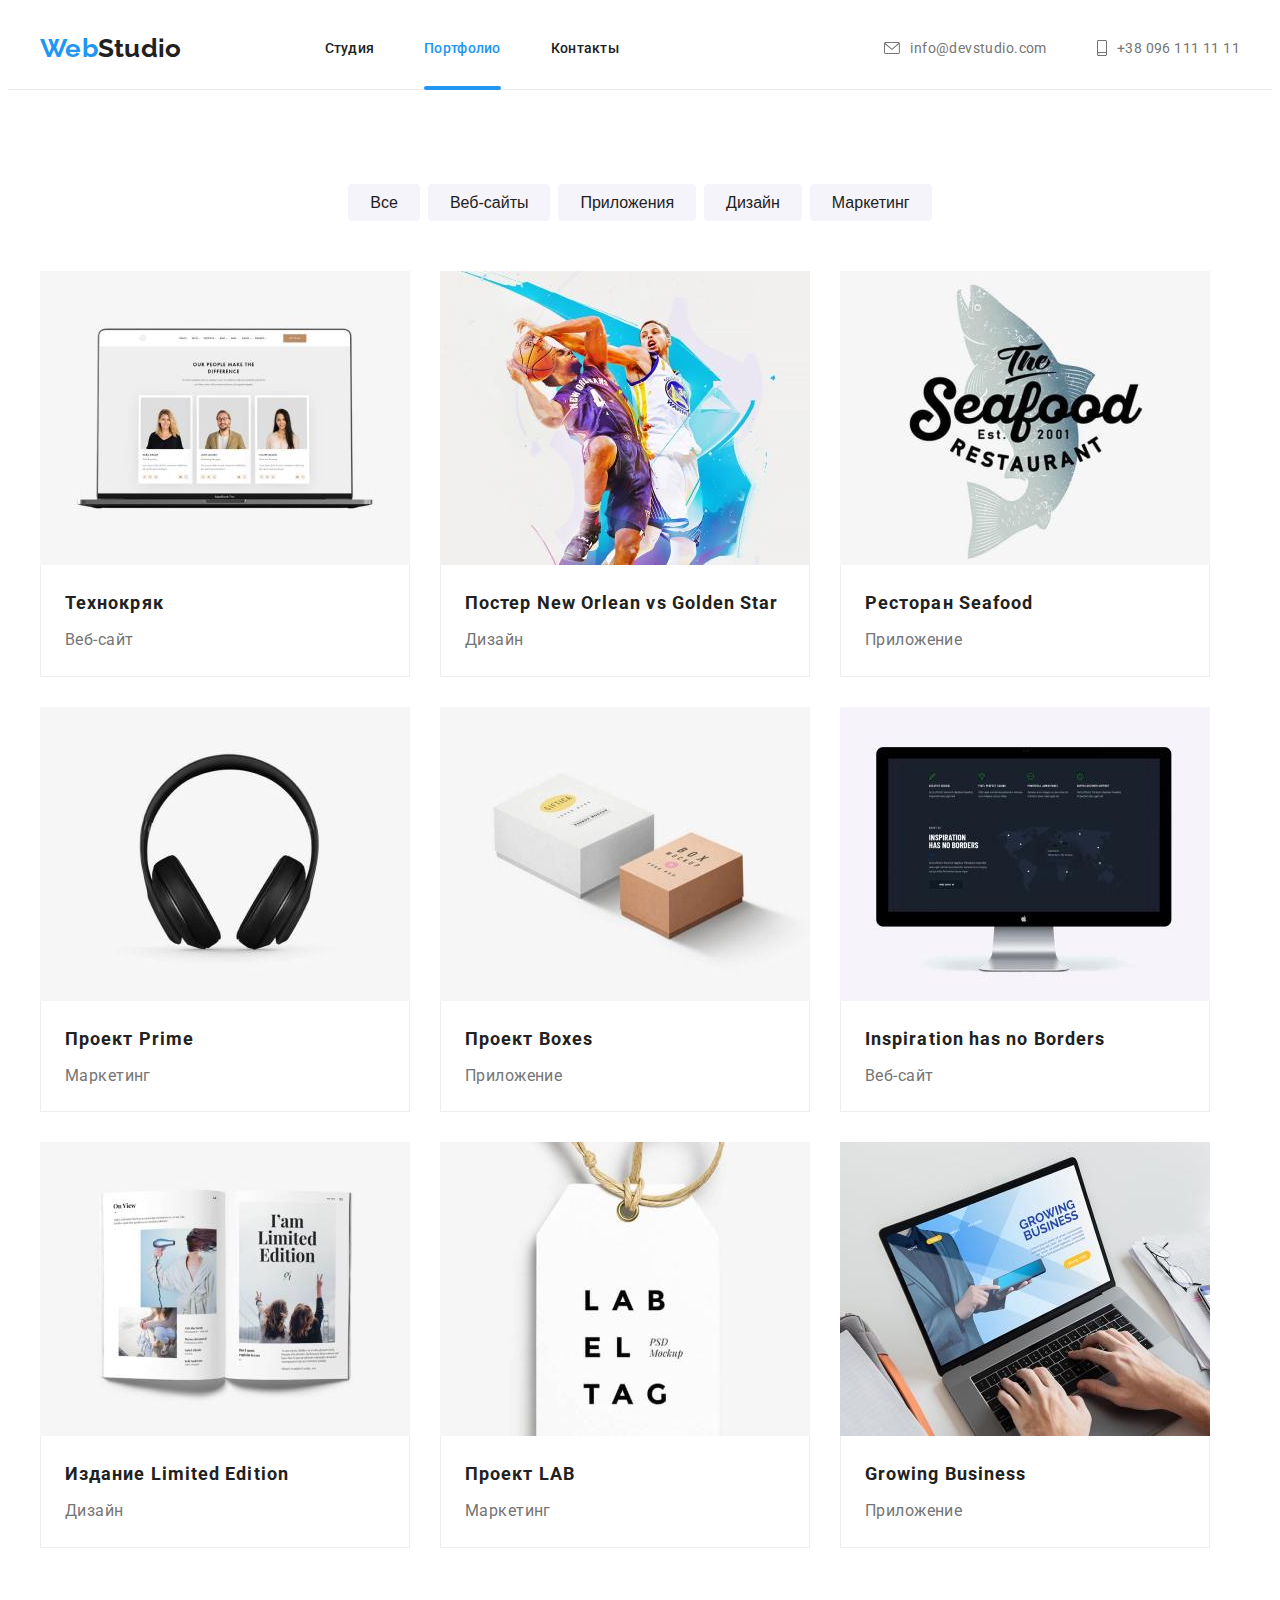
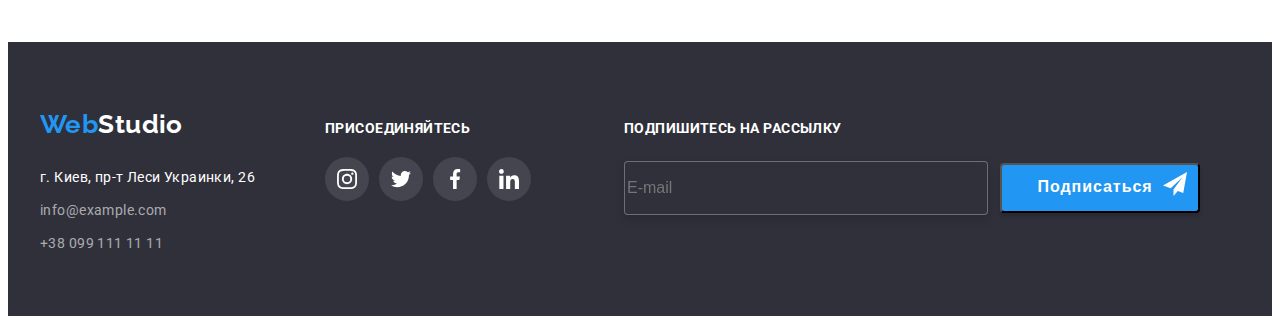
==== portfolio.html @ afe1e87f "primary elements markup" ====
<!DOCTYPE html>
<html lang="ru">
<head>
    <meta charset="UTF-8">
    <meta http-equiv="X-UA-Compatible" content="IE=edge">
    <meta name="viewport" content="width=device-width, initial-scale=1.0">
    <title>Портфолио</title>
    <link href="https://fonts.googleapis.com/css2?family=Raleway:wght@700&family=Roboto:wght@400;500;700;900&display=swap" rel="stylesheet">
    <link rel="stylesheet" href="https://cdnjs.cloudflare.com/ajax/libs/modern-normalize/1.1.0/modern-normalize.min.css" integrity="sha512-wpPYUAdjBVSE4KJnH1VR1HeZfpl1ub8YT/NKx4PuQ5NmX2tKuGu6U/JRp5y+Y8XG2tV+wKQpNHVUX03MfMFn9Q==" crossorigin="anonymous" referrerpolicy="no-referrer" />
    <link rel="stylesheet" href="css/styles.css">
</head>
<body>
    <header class="header">
        <div class="container  nav-list">
            <nav class="nav  nav-list">
                <a href="index.html" class="link logo">Web<span class="logo-header-accent">Studio</span></a>
                <ul class="list nav-list">
                    <li><a href="index.html" class="link  nav-item">Студия</a></li>
                    <li><a href="portfolio.html" class="link nav-item current">Портфолио</a></li>
                    <li><a href="" class="link nav-item">Контакты</a></li>
                </ul>
            </nav>
            <ul class="list nav-list">
                <li>
                    <a href="mailto:info@example.com" class="link nav-contacts">
                        <svg width="16" height="12" class="icon-header">
                            <use href="./images/icons-defs.svg#mail"></use>
                        </svg>
                    info@devstudio.com</a>
                </li>
                <li>
                    <a href="tel:+380991111111" class="link nav-contacts">
                        <svg width="10" height="16" class="icon-header">
                            <use href="./images//icons-defs.svg#phone"></use>
                        </svg>
                    +38 096 111 11 11</a>
                </li>
            </ul>
        </div>
    </header>
    <main>
        <section class="portfolio">
            <div class="container">
                <h1 class="visually-hidden">Наши проекты</h1>
                <ul class="list filter-list">
                    <li><button type="button" class="filter-button">Все</button></li>
                    <li><button type="button" class="filter-button">Веб-сайты</button></li>
                    <li><button type="button" class="filter-button">Приложения</button></li>
                    <li><button type="button" class="filter-button">Дизайн</button></li>
                    <li><button type="button" class="filter-button">Маркетинг</button></li>
                </ul>
                <ul class="list project-list">
                    <li class="project-card">
                        <a href="" class="project-item">
                            <div class="project-thumb">
                                <img src="./images/img8.jpg" alt="Технокряк" width="370">
                                <div class="project-overlay">
                                    <p class="project-description">
                                        Ресурс предлагает комплексные предложения с разным уровнем функционала и сервисов. Все это позволит посетителю получить исчерпывающие сведения о компании или частном лице.
                                    </p>
                                </div>                                
                            </div>                            
                            <div class="project-content">
                                <h2 class="project-title">Технокряк</h2>
                                <p class="project-text">Веб-сайт</p>
                            </div>                           
                        </a>
                    </li>
                    <li class="project-card">
                        <a href="" class="project-item">
                            <div class="project-thumb">
                                <img src="./images/img9.jpg" alt="Постер New Orlean vs Golden Star" width="370">
                                <div class="project-overlay">
                                    <p class="project-description">
                                        Ресурс предлагает комплексные предложения с разным уровнем функционала и сервисов. Все это позволит посетителю получить исчерпывающие сведения о компании или частном лице.
                                    </p>
                                </div>
                            </div>                            
                            <div class="project-content">
                                <h2 class="project-title">Постер New Orlean vs Golden Star</h2>
                                <p class="project-text">Дизайн</p>
                            </div>                            
                        </a>
                    </li>
                    <li class="project-card">
                        <a href="" class="project-item">
                            <div class="project-thumb">
                                <img src="./images/img10.jpg" alt="Ресторан Seafood" width="370">
                                <div class="project-overlay">
                                    <p class="project-description">
                                        Ресурс предлагает комплексные предложения с разным уровнем функционала и сервисов. Все это позволит посетителю получить исчерпывающие сведения о компании или частном лице.
                                    </p>
                                </div>
                            </div>                            
                            <div class="project-content">
                                <h2 class="project-title">Ресторан Seafood</h2>
                                <p class="project-text">Приложение</p>
                            </div>                            
                        </a>
                    </li>
                    <li class="project-card">
                        <a href="" class="project-item">
                            <div class="project-thumb">
                                <img src="./images/img11.jpg" alt="Проект Prime" width="370">
                                <div class="project-overlay">
                                    <p class="project-description">
                                        Ресурс предлагает комплексные предложения с разным уровнем функционала и сервисов. Все это позволит посетителю получить исчерпывающие сведения о компании или частном лице.
                                    </p>
                                </div>
                            </div>                            
                            <div class="project-content">
                                <h2 class="project-title">Проект Prime</h2>
                                <p class="project-text">Маркетинг</p>
                            </div>                            
                        </a>
                    </li>
                    <li class="project-card">
                        <a href="" class="project-item">
                            <div class="project-thumb">
                                <img src="./images/img12.jpg" alt="Проект Boxes" width="370">
                                <div class="project-overlay">
                                    <p class="project-description">
                                        Ресурс предлагает комплексные предложения с разным уровнем функционала и сервисов. Все это позволит посетителю получить исчерпывающие сведения о компании или частном лице.
                                    </p>
                                </div>
                            </div>                            
                            <div class="project-content">
                                <h2 class="project-title">Проект Boxes</h2>
                                <p class="project-text">Приложение</p>
                            </div>                            
                        </a>
                    </li>
                    <li class="project-card">
                        <a href="" class="project-item">
                            <div class="project-thumb">
                                <img src="./images/img13.jpg" alt="Inspiration has no Borders" width="370">
                                <div class="project-overlay">
                                    <p class="project-description">
                                        Ресурс предлагает комплексные предложения с разным уровнем функционала и сервисов. Все это позволит посетителю получить исчерпывающие сведения о компании или частном лице.
                                    </p>
                                </div>
                            </div>                            
                            <div class="project-content">
                                <h2 class="project-title">Inspiration has no Borders</h2>
                                <p class="project-text">Веб-сайт</p>
                            </div>                            
                        </a>
                    </li>
                    <li class="project-card">
                        <a href="" class="project-item">
                            <div class="project-thumb">
                                <img src="./images/img14.jpg" alt="Издание Limited Edition" width="370">
                                <div class="project-overlay">
                                    <p class="project-description">
                                        Ресурс предлагает комплексные предложения с разным уровнем функционала и сервисов. Все это позволит посетителю получить исчерпывающие сведения о компании или частном лице.
                                    </p>
                                </div>
                            </div>
                            <div class="project-content">
                                <h2 class="project-title">Издание Limited Edition</h2>
                                <p class="project-text">Дизайн</p>
                            </div>                            
                        </a>
                    </li>
                    <li class="project-card">
                        <a href="" class="project-item">
                            <div class="project-thumb">
                                <img src="./images/img15.jpg" alt="Проект LAB" width="370">
                                <div class="project-overlay">
                                    <p class="project-description">
                                        Ресурс предлагает комплексные предложения с разным уровнем функционала и сервисов. Все это позволит посетителю получить исчерпывающие сведения о компании или частном лице.
                                    </p>
                                </div>
                            </div>                            
                            <div class="project-content">
                                <h2 class="project-title">Проект LAB</h2>
                                <p class="project-text">Маркетинг</p>
                            </div>                            
                        </a>
                    </li>
                    <li class="project-card">
                        <a href="" class="project-item">
                            <div class="project-thumb">
                                <img src="./images/img16.jpg" alt="Growing Business" width="370">
                                <div class="project-overlay">
                                    <p class="project-description">
                                        Ресурс предлагает комплексные предложения с разным уровнем функционала и сервисов. Все это позволит посетителю получить исчерпывающие сведения о компании или частном лице.
                                    </p>
                                </div>
                            </div>                            
                            <div class="project-content">
                                <h2 class="project-title">Growing Business</h2>
                                <p class="project-text">Приложение</p>
                            </div>                            
                        </a>
                    </li>
                </ul>
            </div>            
        </section>
    </main>
    <footer class="footer">
        <div class="container footer-box">
            <div class="footer-address">
                <a href="index.html" class="link logo">Web<span class="logo-footer-accent">Studio</span></a>
                <address class="address-link">
                    <ul class="list">
                        <li>
                            <a href="https://bit.ly/3pXMvUd" 
                            target="_blank" rel="noopener noreferrer nofollow" class="link address">
                            г. Киев, пр-т Леси Украинки, 26</a>
                        </li>
                        <li class="contacts-link">
                            <a href="mailto:info@example.com" class="link footer-contacts">info@example.com</a>
                        </li>
                        <li class="contacts-link">
                            <a href="tel:+380991111111" class="link footer-contacts">+38 099 111 11 11</a>
                        </li>
                    </ul>
                </address>
            </div>
            <div class="footer-soclinks">
                <p class="footer-social-title">присоединяйтесь</p>
                <ul class="team-social-list list">
                    <li class="team-social-item">
                        <a class="footer-social-link link" 
                        href="https://instagram.com"
                        target="_blank"
                        rel="noopener noreferrer"
                        aria-label="instagram">
                            <svg class="social-icon">
                                <use href="./images/icons-defs.svg#instagram"></use>
                            </svg>
                        </a>
                    </li>
                    <li class="team-social-item">
                        <a class="footer-social-link link" 
                        href="https://twitter.com"
                        target="_blank"
                        rel="noopener noreferrer"
                        aria-label="twitter">
                            <svg class="social-icon">
                                <use href="./images/icons-defs.svg#twitter"></use>
                            </svg>
                        </a>
                    </li>
                    <li class="team-social-item">
                        <a class="footer-social-link link" 
                        href="https://facebook.com"
                        target="_blank"
                        rel="noopener noreferrer"
                        aria-label="facebook">
                            <svg class="social-icon">
                                <use href="./images/icons-defs.svg#facebook"></use>
                            </svg>
                        </a>
                    </li>
                    <li class="team-social-item">
                        <a class="footer-social-link link" 
                        href="https://linkedin.com"
                        target="_blank"
                        rel="noopener noreferrer"
                        aria-label="linkedin">
                            <svg class="social-icon">
                                <use href="./images/icons-defs.svg#linkedin"></use>
                            </svg>
                        </a>
                    </li>
                </ul>
            </div> 
            <div class="footer-newsletter-box">
                <strong class="footer-social-title">Подпишитесь на рассылку</strong>
                <div class="footer-newsletter-discription">
                    <input class="footer-newsletter-input" type="text" name="e-mail" placeholder="E-mail">
                    <button class="footer-newsletter-btn" type="submit">
                        <span class="newsletter-btn-name">Подписаться</span>
                        <svg class="newsletter-btn-icon" width="24" height="24">
                            <use href="./images/icons-defs.svg#send"></use>
                        </svg>
                    </button>
                </div>                
            </div>
        </div>             
    </footer>      
</body>
---- css/styles.css ----
:root{
    --text-primary-color: rgba(117, 117, 117, 1);
    --text-secondary-color: rgba(33, 33, 33, 1);
    --accent-primary-color: rgba(255, 255, 255, 1);
    --accent-secondary-color: rgba(33, 150, 243, 1);
    --hero-button-accent-color:rgba(24, 140, 232, 1);
    --hero-background-color: rgba(47, 48, 58, 1);
    --accent-background-color: rgba(245, 244, 250, 1);
    --box-shadow-color: rgba(0, 0, 0, 0.14);
    --header-border-color: #ececec;
    --portfolio-box-border: #eeeeee;
    --footer-contacts-color: rgba(255, 255, 255, 0.6);
    --icon-color: rgba(175, 177, 184, 1);
    --icon-bgcolor: rgba(255, 255, 255, 0.1);
    --overlay-gradient-color: rgba(47, 48, 58, 0.4);
    --project-overlay: rgba(33, 150, 243, 0.9);
    --product-overlay: rgba(47, 48, 58, 0.8);
    --modal-overlay: rgba(0, 0, 0, 0.2);
    --anima-timing: 250ms cubic-bezier(0.4, 0, 0.2, 1);
}
.visually-hidden {
    position: absolute;
    white-space: nowrap;
    width: 1px;
    height: 1px;
    overflow: hidden;
    border: 0;
    padding: 0;
    clip: rect(0 0 0 0);
    clip-path: inset(50%);
    margin: -1px;
}
body{
    font-family: 'Roboto', sans-serif;
    font-size: 14px;
    line-height: 1.2;
    letter-spacing: 0.03em;
    color: var(--text-primary-color);
    background-color: var(--accent-primary-color);
}
p,
h1,
h2,
h3{
    margin-bottom: 0;
}
img{
    display: block;
    max-width: 100%;
    height: auto;
}
.link{
    text-decoration: none;
}
.list{
    list-style: none;
    margin: 0;
    padding: 0;
}
.section{
    padding-top: 94px;
    padding-bottom: 94px;
}
.container{
    width: 1200px;
    padding-left: 15px;
    padding-right: 15px;
    margin-left: auto;
    margin-right: auto;
}
/* шапка */
.header{
    border-bottom: 1px solid var(--header-border-color);
}
.header .logo{
    margin-right: 93px;
}
.logo{
    font-family: 'Raleway', sans-serif;
    font-style: normal;
    font-weight: 700;
    font-size: 26px;
    text-decoration: none;
    color: var(--accent-secondary-color);
}
.logo-header-accent{
    color: var(--text-secondary-color);
}
.nav{
    font-weight: 500;
    letter-spacing: 0.02em; 
}
.nav-list{
    display: flex;  
    align-items: center;
    justify-content: space-between;
    gap: 50px;
}
.nav-item{
    position: relative;
    display: inline-block;
    padding-top: 32px;
    padding-bottom: 32px;
    color: var(--text-secondary-color);
    transition: color var(--anima-timing);
}
.nav-contacts{
    display: flex;
    align-items: center;
    padding-top: 32px;
    padding-bottom: 32px;
    color: var(--text-primary-color);
    transition: color var(--anima-timing);
}
.nav-item:hover,
.nav-item:focus,
.nav-contacts:hover,
.nav-contacts:focus{
    color: var(--accent-secondary-color);
}
.current{
    color: var(--accent-secondary-color);
}
.icon-header{
    margin-right: 10px;
    fill: currentColor;
}
.nav-item.current::after{
    content: '';
    display: inline-block;
    position: absolute;
    left: 0;
    bottom: -1px;
    width: 100%;
    height: 4px;
    border-radius: 2px;
    background-color: var(--accent-secondary-color);
}
/* герой */
.hero{
    max-width: 1600px;
    margin-left: auto;
    margin-right: auto;
    padding-top: 200px;
    padding-bottom: 200px;
    text-align: center;
    background-color: var(--hero-background-color);
    background-image: linear-gradient(to right, var(--overlay-gradient-color), var(--overlay-gradient-color)), 
        url(../images/bg-hero.jpg);
    background-position: center;
    background-repeat: no-repeat;
    background-size: cover;
    
}
.hero-title{
    margin: auto;
    width: 696px;    
    font-weight: 900;
    font-size: 44px;
    line-height: 1.4;
    letter-spacing: 0.06em;
    text-transform: uppercase;
    color: var(--accent-primary-color);
}
.hero-button{
    width: 200px;
    margin-top: 30px;
    width: 200px;
    height: 50px;
    font-weight: 700;
    font-size: 16px;
    line-height: 1.9;
    text-align: center;
    letter-spacing: 0.06em;
    color: var(--accent-primary-color);
    background-color: var(--accent-secondary-color);
    box-shadow: 0px 4px 4px var(--box-shadow);
    border: none;
    border-radius: 4px;
    cursor: pointer;
    transition: background-color var(--anima-timing);
}
.hero-button:hover,
.hero-button:focus{
    background-color: var(--hero-button-accent-color);
}

/* Модальное окно */
.backdrop{
    position: fixed;
    z-index: 1;
    top: 0;
    left: 0;
    width: 100%;
    height: 100%;
    background-color: var(--modal-overlay);
    transition: visibility 250ms, opacity 250ms;
}
.backdrop.is-hidden{
    opacity: 0;
    pointer-events: none;
    visibility: hidden;
}
.modal{
    position: absolute;
    padding: 40px;
    top: 50%;
    left: 50%;
    transform: translate(-50%, -50%);
    width: 528px;
    height: 581px;
    background-color: var(--accent-primary-color);
    box-shadow: 0px 1px 3px rgba(0, 0, 0, 0.12), 
    0px 1px 1px rgba(0, 0, 0, 0.14), 
    0px 2px 1px rgba(0, 0, 0, 0.2);
    border-radius: 4px;
}
.modal-btn {
    position: absolute;
    display: flex;
    align-items: center;
    justify-content: center;
    cursor: pointer;
    width: 30px;
    height: 30px;
    top: 8px;
    right: 8px;
    padding: 6px;
    border-radius: 50%;
    border: 1px solid rgba(0, 0, 0, 0.1);
    background-color: var(--accent-primary-color);
}
.modal-icon{
    fill: var(--text-secondary-color);
}
.order-form{    
}
.order-form-title{
    font-weight: 700;
    font-size: 20px;
    line-height: 1.15;
    text-align: center;
    letter-spacing: 0.03em;
    color: var(--text-secondary-color);
}
.order-form-group{
    display: flex;
    flex-direction: column; 
    align-items: flex-start;
}
.order-form-field {
    position: relative;
}
.order-form-label {
    display: flex;
    align-items: flex-start;
    margin-top: 10px;
    font-weight: 400;
    font-size: 12px;
    line-height: 1.17;
    letter-spacing: 0.01em;
    color: var(--text-primary-color);
}
.order-form-input {
    margin-top: 4px;
    width: 448px;
    height: 40px;
    border: 1px solid rgba(33, 33, 33, 0.2);
    border-radius: 4px;
}
.order-form-icon{ 
    position: absolute;
    top: 0;
    left: 0;
}
.order-form-message{
    width: 448px;
    height: 120px;
    border: 1px solid rgba(33, 33, 33, 0.2);
    border-radius: 4px;    
}
.order-form-agreement{
}
.order-form-checkbox{
}
.order-form-description{
    font-weight: 400;
    font-size: 14px;
    line-height: 1.7;
    color: var(--text-primary-color);
}
.order-form-link{
    color: var(--accent-secondary-color);
    text-decoration: underline;
}
.order-form-btn{
    width: 200px;
    height: 50px;
    align-items: center;
    text-align: center; 
    margin-top: 30px;
    padding: 10px 55px;
    font-weight: 700;
    font-size: 16px;
    line-height: 1.9;
    letter-spacing: 0.06em;
    color: var(--accent-primary-color);
    box-shadow: 0px 4px 4px rgba(0, 0, 0, 0.15);
    border-radius: 4px;
    background-color: var(--accent-secondary-color);
}
/* инструменты */
.instruments{
    padding-bottom: 0;
}
.instruments-list{
    display: flex;
    flex-wrap: wrap;
}
.instruments-list .instruments-item{
    width: 270px;
    margin-right: 30px;
}
.instruments-item:last-child{
    margin-right: 0;
}
.instruments-title{
    margin: 0;
    padding: 0;
    font-weight: 700;
    font-size: 14px;
    line-height: 1.14;
    text-transform: uppercase;
    color: var(--text-secondary-color);
}
.instruments-text{
    margin-top: 10px;
    line-height: 1.7;
    color: var(--text-primary-color);
}
.instruments-icon-list{
    width: 270px;
    height: 120px;
    display: flex;
    align-items: center;
    justify-content: center;    
    margin-bottom: 30px;
    border-radius: 4px;
    background-color: var(--accent-background-color);
}
.icon-instruments{    
    width: 70px;
    height: 70px;    
}

/* особености */
.content-title{
    margin: 0;
    padding: 0;
    text-align: center;
    font-weight: 700;
    font-size: 36px;
    color: var(--text-secondary-color);
}
.content-item{
    display: flex;
    align-items: center;
    margin-top: 50px;
    gap: 30px;
}
.content-thumb{
    position: relative;
}
.content-thumb::before{
    position: absolute;
    content: '';
    bottom: 0;
    width: 100%;
    height: 70px;
    background-color: var(--product-overlay);
}
.content-description{
    position: absolute;
    display: flex;
    bottom: 27px;
    right: 84px;
    margin-top: 0;
    font-weight: 700;
    font-size: 14px;
    line-height: 1.14;
    text-align: center;
    letter-spacing: 0.03em;
    text-transform: uppercase;
    color: var(--accent-primary-color);
}
/* команда */
.team{
    margin-left: auto;
    margin-right: auto;
    font-size: 16px;
    background-color: var(--accent-background-color);
}
.team-item{
    padding: 30px;
    text-align: center;
}
.team-title{
    margin-top: 0;
    font-weight: 500;
    font-size: 16px;
    line-height: 1.18;
    color: var(--text-secondary-color);
}
.team-text{
    margin-top: 10px;
    font-size: 16px;
    line-height: 1.18;
}
.team-card{
    box-shadow: 0px 1px 3px var(--box-shadow-color), 0px 1px 1px var(--box-shadow-color), 0px 2px 1px var(--box-shadow-color);
    border-radius: 0px 0px 4px 4px;
    background-color: var(--accent-primary-color);
}
.team-social-list{
    display: flex;
    justify-content: center;
    gap: 10px;
    margin-top: 20px;    
}
.team-social-item{
    display: flex;
    align-content: center;
    justify-content: center;
    width: 44px;
    height: 44px;
    border-radius: 50%;
}
.team-social-link{
    fill: var(--icon-color);
    width: 100%;
    height: 100%;    
    display: flex;
    align-items: center;
    justify-content: center;
    border-radius: 50%;
    transition: background-color var(--anima-timing), fill var(--anima-timing); 
}
.team-social-link:hover,
.team-social-link:focus{
    background-color: var(--accent-secondary-color);
    fill: var(--accent-primary-color);
}
.social-icon{
    width: 20px;
    height: 20px;
}

/* клиенты */
.client-list{
    display: flex;
    margin-top: 50px;
    gap: 30px;
}
.client-icon-item{ 
    display: flex;
    align-items: center;
    justify-content: center;      
    width: 170px;
    height: 92px;
    color: var(--icon-color);       
    border: 1px solid var(--icon-color);
    border-radius: 4px;
    transition: color var(--anima-timing), border-color var(--anima-timing);
}
.client-icon-item:hover,
.client-icon-item:focus{
    color: var(--accent-secondary-color);
    border-color: var(--accent-secondary-color);
}
.icon-client{
    width: 106px;
    height: 60px;
    fill: currentColor;
}

/* портфолио */
.portfolio{
    padding-top: 94px;
    padding-bottom: 94px;
}
.filter-list{
    display: flex;
    justify-content: center;
    margin-bottom: 50px;
    gap: 8px;
    font-weight: 500;
    font-size: 16px;
    line-height: 1.6;
    text-align: center;
    color: var(--text-secondary-color)
}
.filter-button{
    align-content: center;
    padding: 6px 22px;
    font-weight: 500;
    font-size: 16px;
    line-height: 1.6;
    text-align: center;
    cursor: pointer;
    color: var(--text-secondary-color);
    background-color: var(--accent-background-color);
    border-radius: 4px;
    border: none;
    transition: color var(--anima-timing), background-color var(--anima-timing), box-shadow var(--anima-timing);
}
.filter-button:hover,
.filter-button:focus{
    color: var(--accent-primary-color);
    background-color: var(--accent-secondary-color);
    box-shadow: 0px 3px 1px var(--box-shadow-color), 0px 1px 2px var(--box-shadow-color), 0px 2px 2px var(--box-shadow-color);
}
.project-list{
    display: flex;
    flex-wrap: wrap;
    margin-right: -30px;
    margin-bottom: -30px;
}
.project-card{    
    width: 370px;   
    margin-right: 30px;
    margin-bottom: 30px;    
}
.project-item{
    display: block;
    text-decoration: none;
    transition: box-shadow var(--anima-timing);    
}
.project-item:hover,
.project-item:focus{
    box-shadow: 0px 1px 1px rgba(0, 0, 0, 0.12), 
    0px 4px 4px rgba(0, 0, 0, 0.06),
    1px 4px 6px rgba(0, 0, 0, 0.16);;
}
.project-list > .progect-card{
    flex-basis: calc(100%/3 -30px);
}
.project-content{
    padding: 20px 24px;
    border-left: 1px solid var(--portfolio-box-border);
    border-bottom: 1px solid var(--portfolio-box-border);
    border-right: 1px solid var(--portfolio-box-border);
}
.project-title{
    margin-top: 0;
    font-weight: 700;
    font-size: 18px;
    line-height: 2;
    letter-spacing: 0.06em;
    color: var(--text-secondary-color)
}
.project-text{
    margin-top: 4px;
    font-size: 16px;
    line-height: 1.9;
    color: var(--text-primary-color);
}
.project-thumb{
    position: relative; 
    overflow: hidden;
}
.project-overlay{
    display: flex;
    align-items: center;
    justify-content: center;
    position: absolute;
    top: 0;
    left: 0;
    content: '';
    width: 100%;
    height: 100%;
    background-color: var(--project-overlay);
    transform: translateY(100%);
    transition: var(--anima-timing);    
}
.project-description{
    margin: 0;
    padding: 63px 24px;
    font-weight: 400;
    font-size: 18px;
    line-height: 1.56;
    letter-spacing: 0.03em;
    color: var(--accent-primary-color);
}
.project-card:hover .project-overlay,
.progect-card:focus .project-overlay{
    transform: translateY(0);
}

/* подвал */
.footer{
    display: flex;
    padding-top: 60px;
    padding-bottom: 60px;
    line-height: 1.71;
    background-color: var(--hero-background-color);
}
.logo-footer-accent{
    color: var(--accent-primary-color);
}
.footer-address{
    margin-right: 70px;
}
.address-link{
    margin-top: 20px;
}
.contacts-link{
    margin-top: 9px;
}
.address{
    color: var(--accent-primary-color);
    list-style: none;
    font-style: normal;
    transition: color var(--anima-timing);
}
.footer-contacts{
    color: var(--footer-contacts-color);
    font-style: normal;
    transition: color var(--anima-timing);
}
.address:hover,
.footer-contacts:hover,
.address:focus,
.footer-contacts:focus{
    color: var(--accent-secondary-color);
}
.footer-box{
    display: flex;
    align-items: baseline;
}
.footer-soclinks{
    margin-right: 93px;
}
.footer-social-title{
    margin: 0;
    font-weight: 700;
    font-size: 14px;
    line-height: 1.14;
    letter-spacing: 0.03em;
    text-transform: uppercase;
    color: var(--accent-primary-color);
}
.footer-social-link{
    fill: var(--accent-primary-color);
    background-color: var(--icon-bgcolor);
    width: 100%;
    height: 100%;    
    display: flex;
    align-items: center;
    justify-content: center;
    border-radius: 50%;
    transition: background-color var(--anima-timing);
}
.footer-social-link:hover,
.footer-social-link:focus{
    background-color: var(--accent-secondary-color);
}
.footer-newsletter-box{
}
.footer-newsletter-discription{
    display: flex;
    align-items: center;
    justify-content: center;
    gap: 12px;
    margin-top: 20px;    
}
.footer-newsletter-input {
    width: 358px;
    height: 50px;
    font-weight: 400;
    font-size: 16px;
    line-height: 1.25;
    border: 1px solid rgba(255, 255, 255, 0.3);
    filter: drop-shadow(0px 4px 4px rgba(0, 0, 0, 0.15));
    border-radius: 4px;
    background-color: var(--hero-background-color);
}
.footer-newsletter-btn{
    position: relative;
    width: 200px;
    height: 50px;
    box-shadow: 0px 4px 4px rgba(0, 0, 0, 0.15);
    border-radius: 4px;
    background-color: var(--accent-secondary-color);
}
.newsletter-btn-name {
    margin-right: 10px;
    font-weight: 700;
    font-size: 16px;
    line-height: 1.9;    
    letter-spacing: 0.06em;
    color: var(--accent-primary-color);
}
.newsletter-btn-icon {
    position: absolute;
    fill: var(--accent-primary-color);
}
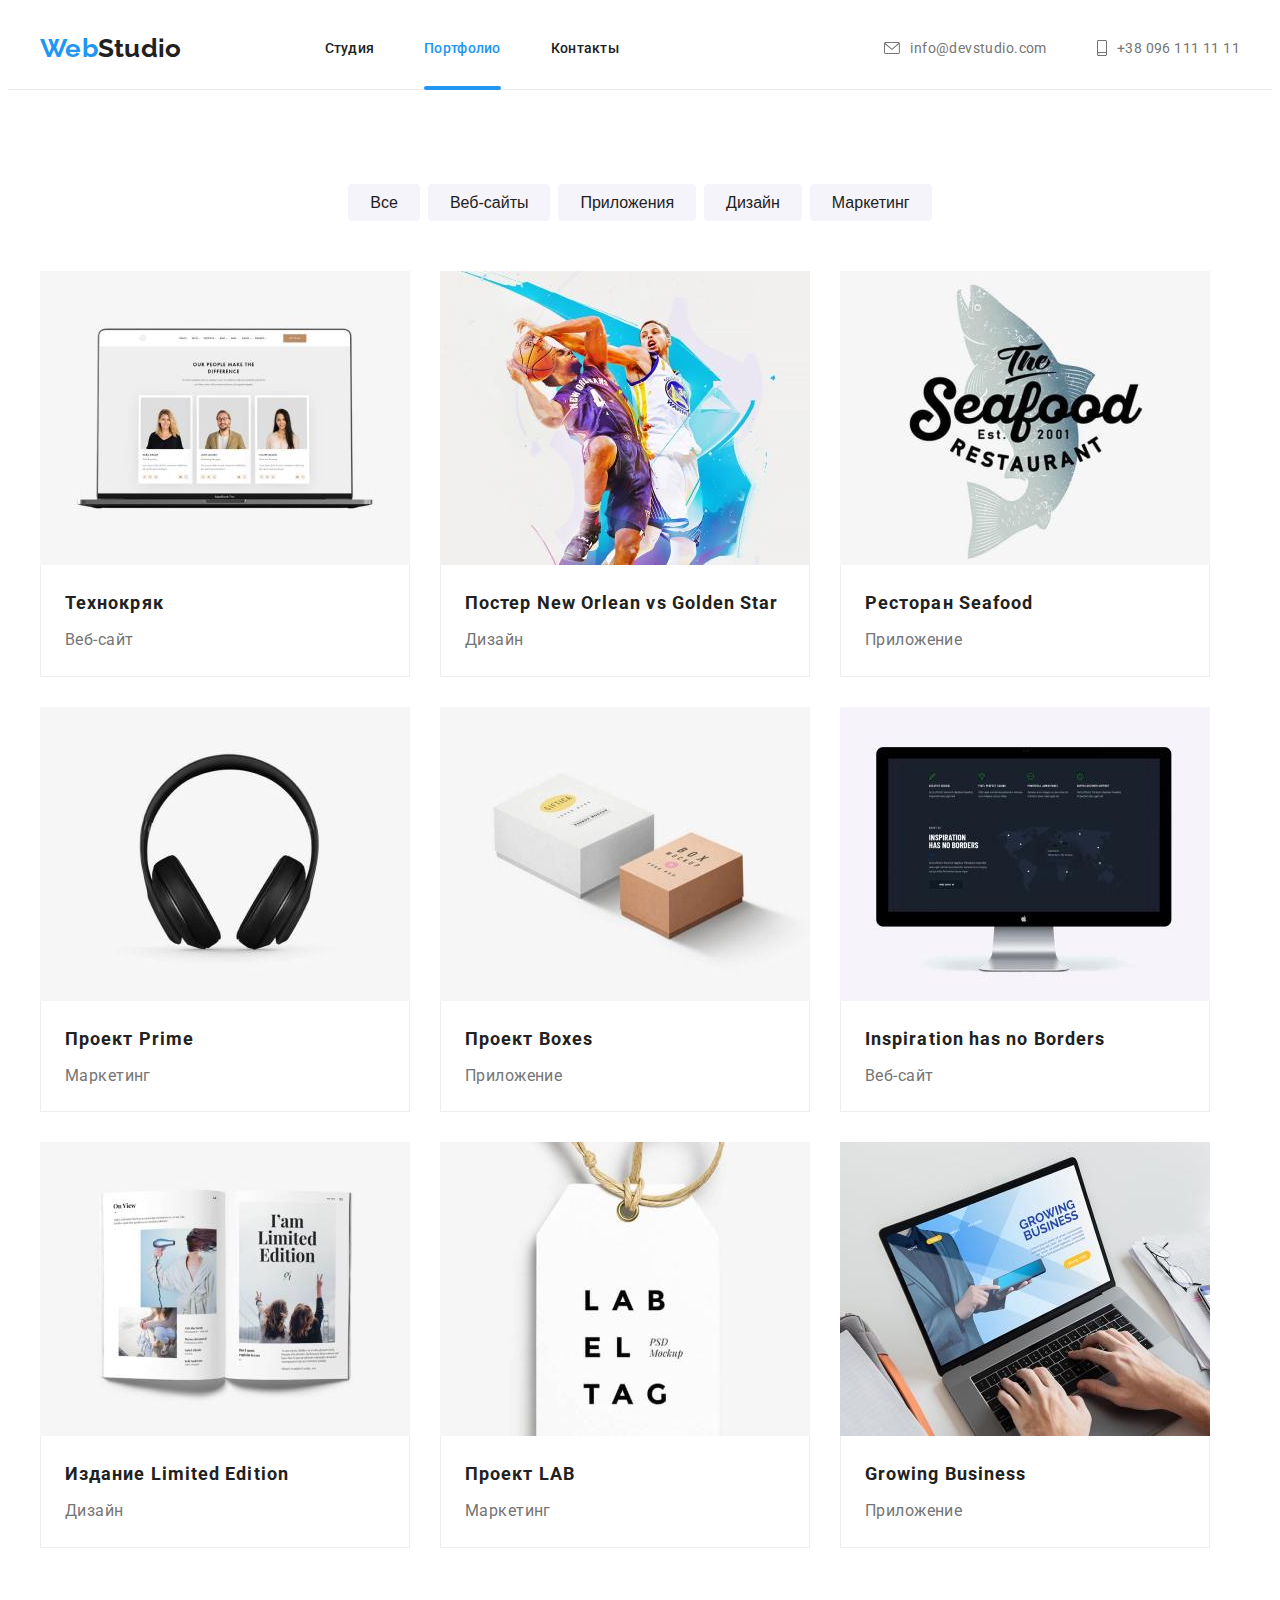
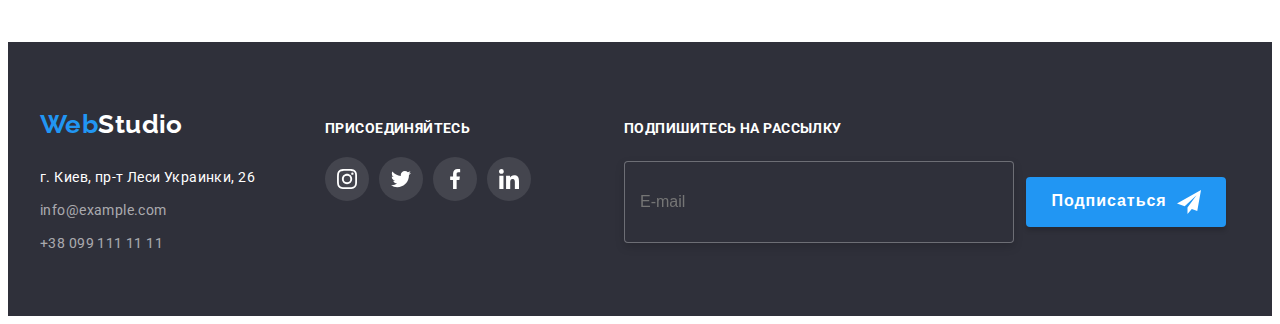
==== commit 939d26df: "rework" ====
--- a/portfolio.html
+++ b/portfolio.html
@@ -267,7 +267,7 @@
                     </li>
                 </ul>
             </div> 
-            <div class="footer-newsletter-box">
+            <form class="footer-newsletter-box">
                 <strong class="footer-social-title">Подпишитесь на рассылку</strong>
                 <div class="footer-newsletter-discription">
                     <input class="footer-newsletter-input" type="text" name="e-mail" placeholder="E-mail">
@@ -278,7 +278,7 @@
                         </svg>
                     </button>
                 </div>                
-            </div>
+            </form>
         </div>             
     </footer>      
 </body>--- a/css/styles.css
+++ b/css/styles.css
@@ -232,8 +232,18 @@
 }
 .modal-icon{
     fill: var(--text-secondary-color);
-}
-.order-form{    
+    transition: color var(--anima-timing);
+}
+.modal-btn:hover, 
+.modal-btn:focus{
+    outline: none;
+}
+.modal-btn:hover .modal-icon,
+.modal-btn:focus .modal-icon{    
+    fill: var(--accent-secondary-color);
+}
+.order-form{
+    margin-bottom: 10px;    
 }
 .order-form-title{
     font-weight: 700;
@@ -247,6 +257,7 @@
     display: flex;
     flex-direction: column; 
     align-items: flex-start;
+    margin-top: 12px;
 }
 .order-form-field {
     position: relative;
@@ -254,36 +265,80 @@
 .order-form-label {
     display: flex;
     align-items: flex-start;
-    margin-top: 10px;
+    margin-bottom: 4px;
     font-weight: 400;
     font-size: 12px;
     line-height: 1.17;
     letter-spacing: 0.01em;
     color: var(--text-primary-color);
 }
-.order-form-input {
-    margin-top: 4px;
+.order-form-input {    
+    padding-left: 42px;
     width: 448px;
     height: 40px;
     border: 1px solid rgba(33, 33, 33, 0.2);
     border-radius: 4px;
+    transition: color var(--anima-timing);
+}
+.order-form-input:hover,
+.order-form-input:focus{
+    border-color: var(--accent-secondary-color);
+    outline: none;
+}
+.order-form-input:hover ~ .order-form-icon,
+.order-form-input:focus ~ .order-form-icon{
+    fill: var(--accent-secondary-color);
 }
 .order-form-icon{ 
     position: absolute;
-    top: 0;
-    left: 0;
+    margin: 0;
+    padding: 0;
+    top: 50%;
+    left: 12px;
+    transform: translateY(-50%);
 }
 .order-form-message{
+    display: block;
+    resize: none;
     width: 448px;
     height: 120px;
+    padding: 12px 16px;
     border: 1px solid rgba(33, 33, 33, 0.2);
-    border-radius: 4px;    
+    border-radius: 4px;
+    transition: color var(--anima-timing);    
+}
+.order-form-message:hover,
+.order-form-message:focus{
+    border-color: var(--accent-secondary-color);
+    outline: none;
+}
+.form-agreement-group{
 }
 .order-form-agreement{
+    display: inline-block;
+    margin-top: 20px;
 }
 .order-form-checkbox{
+    appearance: none;
+    transition: color var(--anima-timing);
+}
+.fake-checkmark{
+    display: inline-block;
+    width: 16px;
+    height: 15px;
+    border: 2px solid var(--text-secondary-color);
+    border-radius: 2px;
+}
+.order-form-checkbox:checked + .fake-checkmark{
+    background-color: var(--accent-secondary-color);
+    border-color: transparent;
+    background-image: url(../images/check-mark.svg);
+    background-size: contain;
+    background-origin: border-box;
+    background-repeat: no-repeat;
 }
 .order-form-description{
+    margin-left: 7px;
     font-weight: 400;
     font-size: 14px;
     line-height: 1.7;
@@ -306,8 +361,15 @@
     letter-spacing: 0.06em;
     color: var(--accent-primary-color);
     box-shadow: 0px 4px 4px rgba(0, 0, 0, 0.15);
+    border: none;
     border-radius: 4px;
     background-color: var(--accent-secondary-color);
+    transition: color var(--anima-timing);
+    cursor: pointer;
+}
+.order-form-btn:hover,
+.order-form-btn:focus{
+    background-color: var(--hero-button-accent-color);
 }
 /* инструменты */
 .instruments{
@@ -676,6 +738,7 @@
 .footer-newsletter-input {
     width: 358px;
     height: 50px;
+    padding: 15px;
     font-weight: 400;
     font-size: 16px;
     line-height: 1.25;
@@ -685,12 +748,20 @@
     background-color: var(--hero-background-color);
 }
 .footer-newsletter-btn{
-    position: relative;
+    display: flex;
+    align-items: center;
+    justify-content: center;
     width: 200px;
     height: 50px;
     box-shadow: 0px 4px 4px rgba(0, 0, 0, 0.15);
+    border: none;
     border-radius: 4px;
     background-color: var(--accent-secondary-color);
+    cursor: pointer;
+}
+.footer-newsletter-btn:hover,
+.footer-newsletter-btn:focus{
+    background-color: var(--hero-button-accent-color);
 }
 .newsletter-btn-name {
     margin-right: 10px;
@@ -701,6 +772,8 @@
     color: var(--accent-primary-color);
 }
 .newsletter-btn-icon {
-    position: absolute;
     fill: var(--accent-primary-color);
+}
+.footer-newsletter-discription input::placeholder{
+    color: var(--text-primary-color);
 }